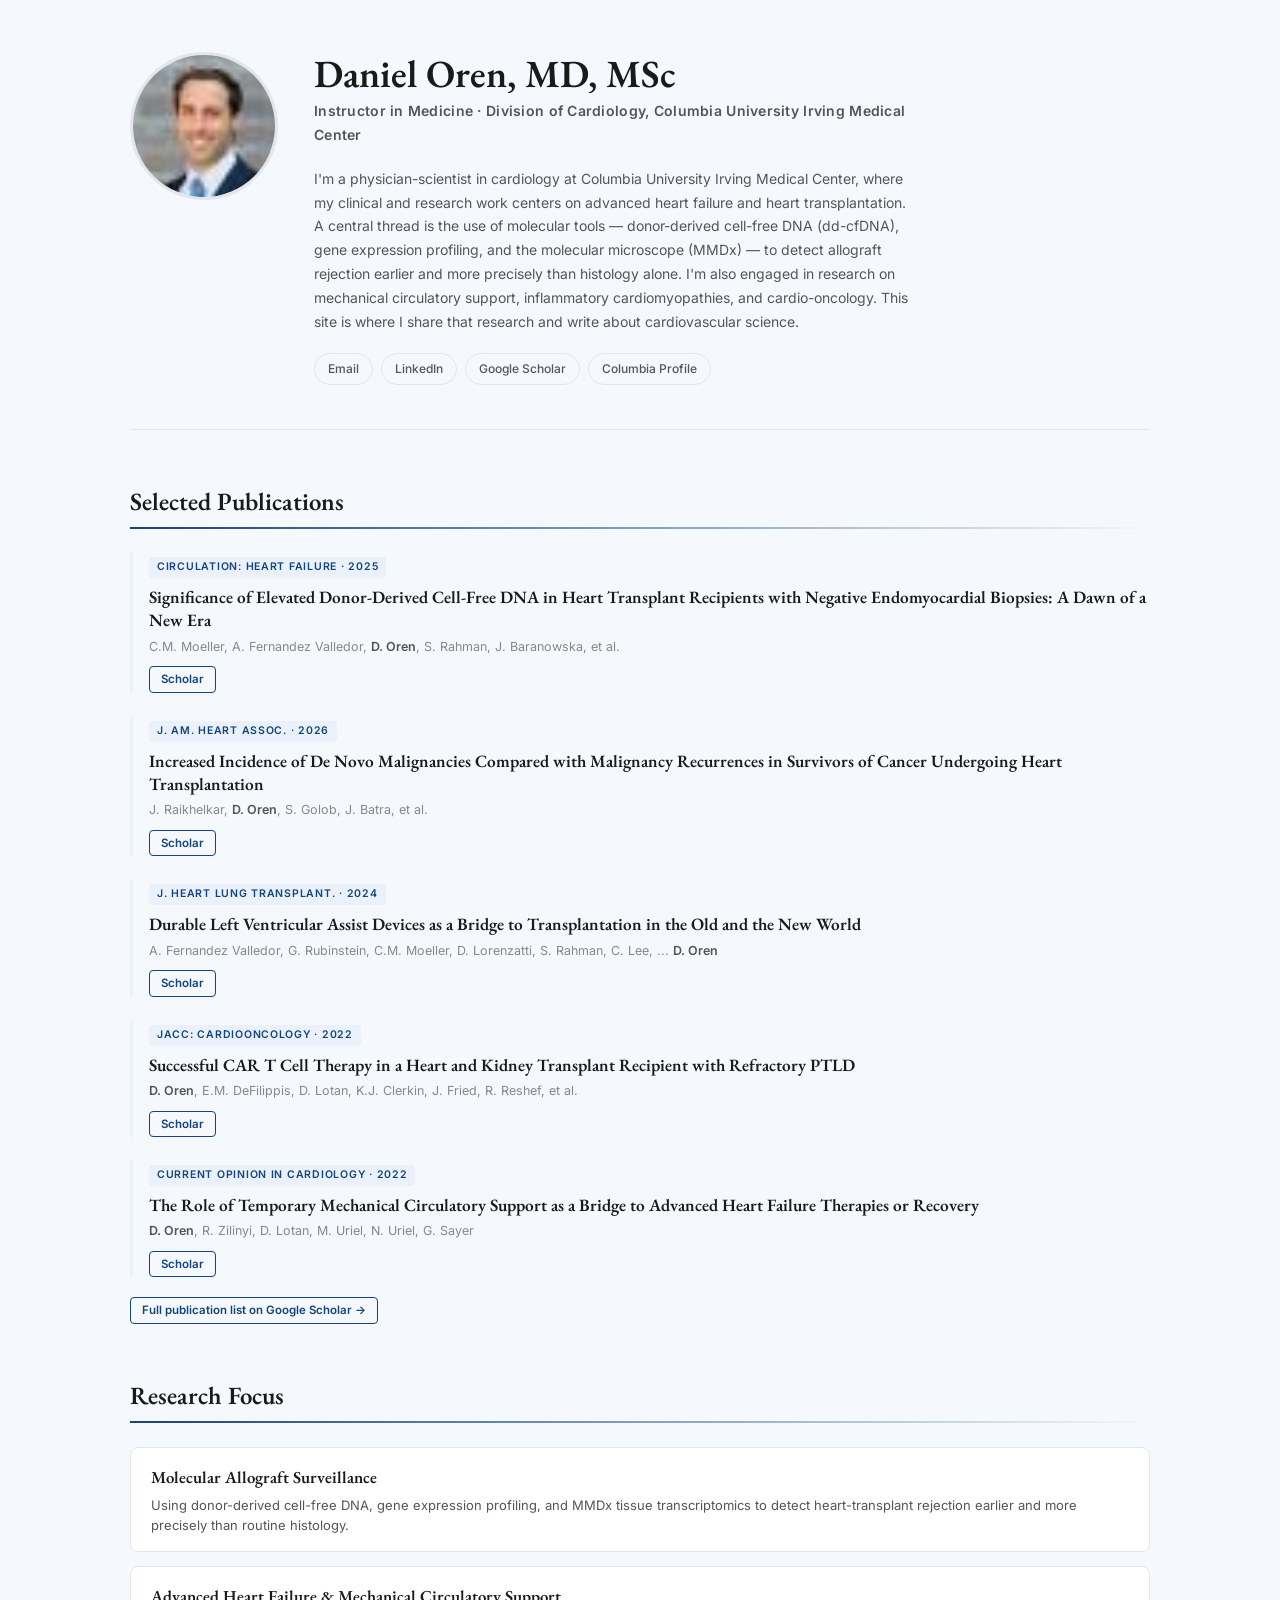
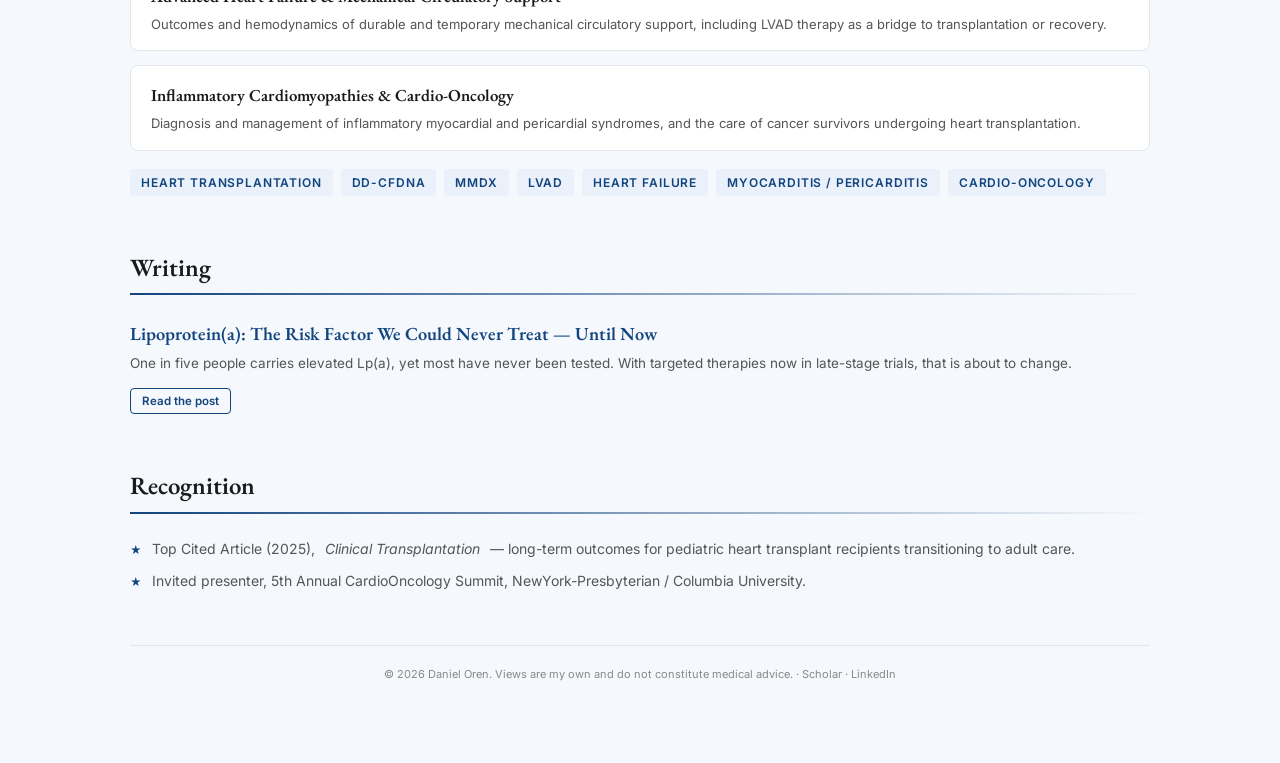
==== index.html @ ea09ab80 "Redesign as academic portfolio with photo and blue theme" ====
<!doctype html>
<html lang="en">
<head>
<meta charset="UTF-8">
<meta name="viewport" content="width=device-width, initial-scale=1">
<title>Daniel Oren, MD</title>
<meta name="description" content="Daniel Oren, MD — physician-scientist in cardiology at Columbia University Irving Medical Center. Advanced heart failure, heart transplantation, and molecular diagnostics. Publications and writing.">

<meta property="og:type" content="profile">
<meta property="og:title" content="Daniel Oren, MD">
<meta property="og:description" content="Physician-scientist in cardiology at Columbia University Irving Medical Center — advanced heart failure, heart transplantation, molecular diagnostics.">
<meta property="og:url" content="https://danielorenMD.github.io/">
<meta property="og:image" content="https://danielorenMD.github.io/assets/daniel-oren.jpg">
<meta property="og:image:alt" content="Daniel Oren, MD">
<meta name="twitter:card" content="summary_large_image">
<meta name="twitter:title" content="Daniel Oren, MD">
<meta name="twitter:image" content="https://danielorenMD.github.io/assets/daniel-oren.jpg">

<script type="application/ld+json">
{
  "@context": "https://schema.org",
  "@type": "Person",
  "name": "Daniel Oren",
  "url": "https://danielorenMD.github.io/",
  "image": "https://danielorenMD.github.io/assets/daniel-oren.jpg",
  "jobTitle": "Instructor in Medicine, Division of Cardiology",
  "affiliation": { "@type": "Organization", "name": "Columbia University Irving Medical Center" }
}
</script>

<link href="https://fonts.googleapis.com/css2?family=EB+Garamond:ital,wght@0,400;0,600;1,400&family=Inter:wght@400;500;600&display=swap" rel="stylesheet">
<link rel="stylesheet" href="style.css">
</head>

<body>
<div class="page-wrapper">

  <!-- HEADER -->
  <header class="site-header">
    <div class="profile-photo">
      <img src="assets/daniel-oren.jpg" alt="Daniel Oren, MD">
    </div>
    <div class="profile-info">
      <h1>Daniel Oren, MD, MSc</h1>
      <p class="profile-subtitle">Instructor in Medicine &middot; Division of Cardiology, Columbia University Irving Medical Center</p>
      <p>
        I'm a physician-scientist in cardiology at Columbia University Irving Medical Center, where my clinical and research work centers on advanced heart failure and heart transplantation. A central thread is the use of molecular tools &mdash; donor-derived cell-free DNA (dd-cfDNA), gene expression profiling, and the molecular microscope (MMDx) &mdash; to detect allograft rejection earlier and more precisely than histology alone. I'm also engaged in research on mechanical circulatory support, inflammatory cardiomyopathies, and cardio-oncology. This site is where I share that research and write about cardiovascular science.
      </p>
      <div class="social-links">
        <a href="mailto:danieloren19@gmail.com">Email</a>
        <a href="https://www.linkedin.com/in/daniel-oren-0b5b98172/" target="_blank" rel="noopener">LinkedIn</a>
        <a href="https://scholar.google.com/citations?user=en6h8AIAAAAJ" target="_blank" rel="noopener">Google Scholar</a>
        <a href="https://www.columbiacardiology.org/profile/daniel-oren-md" target="_blank" rel="noopener">Columbia Profile</a>
      </div>
    </div>
  </header>

  <!-- PUBLICATIONS -->
  <section class="section" id="publications">
    <h2 class="section-title">Selected Publications</h2>
    <hr class="section-rule">
    <div class="pub-list">

      <div class="pub-card">
        <span class="tag">Circulation: Heart Failure &middot; 2025</span>
        <h3 class="pub-title">Significance of Elevated Donor-Derived Cell-Free DNA in Heart Transplant Recipients with Negative Endomyocardial Biopsies: A Dawn of a New Era</h3>
        <p class="pub-authors">C.M. Moeller, A. Fernandez Valledor, <b>D. Oren</b>, S. Rahman, J. Baranowska, et al.</p>
        <div class="link-row">
          <a class="link-btn" href="https://scholar.google.com/citations?user=en6h8AIAAAAJ" target="_blank" rel="noopener">Scholar</a>
        </div>
      </div>

      <div class="pub-card">
        <span class="tag">J. Am. Heart Assoc. &middot; 2026</span>
        <h3 class="pub-title">Increased Incidence of De Novo Malignancies Compared with Malignancy Recurrences in Survivors of Cancer Undergoing Heart Transplantation</h3>
        <p class="pub-authors">J. Raikhelkar, <b>D. Oren</b>, S. Golob, J. Batra, et al.</p>
        <div class="link-row">
          <a class="link-btn" href="https://scholar.google.com/citations?user=en6h8AIAAAAJ" target="_blank" rel="noopener">Scholar</a>
        </div>
      </div>

      <div class="pub-card">
        <span class="tag">J. Heart Lung Transplant. &middot; 2024</span>
        <h3 class="pub-title">Durable Left Ventricular Assist Devices as a Bridge to Transplantation in the Old and the New World</h3>
        <p class="pub-authors">A. Fernandez Valledor, G. Rubinstein, C.M. Moeller, D. Lorenzatti, S. Rahman, C. Lee, ... <b>D. Oren</b></p>
        <div class="link-row">
          <a class="link-btn" href="https://scholar.google.com/citations?user=en6h8AIAAAAJ" target="_blank" rel="noopener">Scholar</a>
        </div>
      </div>

      <div class="pub-card">
        <span class="tag">JACC: CardioOncology &middot; 2022</span>
        <h3 class="pub-title">Successful CAR T Cell Therapy in a Heart and Kidney Transplant Recipient with Refractory PTLD</h3>
        <p class="pub-authors"><b>D. Oren</b>, E.M. DeFilippis, D. Lotan, K.J. Clerkin, J. Fried, R. Reshef, et al.</p>
        <div class="link-row">
          <a class="link-btn" href="https://scholar.google.com/citations?user=en6h8AIAAAAJ" target="_blank" rel="noopener">Scholar</a>
        </div>
      </div>

      <div class="pub-card">
        <span class="tag">Current Opinion in Cardiology &middot; 2022</span>
        <h3 class="pub-title">The Role of Temporary Mechanical Circulatory Support as a Bridge to Advanced Heart Failure Therapies or Recovery</h3>
        <p class="pub-authors"><b>D. Oren</b>, R. Zilinyi, D. Lotan, M. Uriel, N. Uriel, G. Sayer</p>
        <div class="link-row">
          <a class="link-btn" href="https://scholar.google.com/citations?user=en6h8AIAAAAJ" target="_blank" rel="noopener">Scholar</a>
        </div>
      </div>

    </div>
    <div class="link-row" style="margin-top:20px;">
      <a class="link-btn" href="https://scholar.google.com/citations?user=en6h8AIAAAAJ" target="_blank" rel="noopener">Full publication list on Google Scholar &rarr;</a>
    </div>
  </section>

  <!-- RESEARCH -->
  <section class="section" id="research">
    <h2 class="section-title">Research Focus</h2>
    <hr class="section-rule">
    <div class="theme-list">
      <div class="theme-card">
        <h3 class="theme-title">Molecular Allograft Surveillance</h3>
        <p class="theme-desc">Using donor-derived cell-free DNA, gene expression profiling, and MMDx tissue transcriptomics to detect heart-transplant rejection earlier and more precisely than routine histology.</p>
      </div>
      <div class="theme-card">
        <h3 class="theme-title">Advanced Heart Failure &amp; Mechanical Circulatory Support</h3>
        <p class="theme-desc">Outcomes and hemodynamics of durable and temporary mechanical circulatory support, including LVAD therapy as a bridge to transplantation or recovery.</p>
      </div>
      <div class="theme-card">
        <h3 class="theme-title">Inflammatory Cardiomyopathies &amp; Cardio-Oncology</h3>
        <p class="theme-desc">Diagnosis and management of inflammatory myocardial and pericardial syndromes, and the care of cancer survivors undergoing heart transplantation.</p>
      </div>
    </div>
    <div class="tag-cloud" style="margin-top:18px;">
      <span class="tag">Heart transplantation</span>
      <span class="tag">dd-cfDNA</span>
      <span class="tag">MMDx</span>
      <span class="tag">LVAD</span>
      <span class="tag">Heart failure</span>
      <span class="tag">Myocarditis / pericarditis</span>
      <span class="tag">Cardio-oncology</span>
    </div>
  </section>

  <!-- BLOG -->
  <section class="section" id="blog">
    <h2 class="section-title">Writing</h2>
    <hr class="section-rule">
    <h3 class="blog-title">
      <a href="posts/2026-07-22-lipoprotein-a.html">Lipoprotein(a): The Risk Factor We Could Never Treat &mdash; Until Now</a>
    </h3>
    <p class="blog-desc">
      One in five people carries elevated Lp(a), yet most have never been tested. With targeted therapies now in late-stage trials, that is about to change.
    </p>
    <div class="link-row">
      <a class="link-btn" href="posts/2026-07-22-lipoprotein-a.html">Read the post</a>
    </div>
  </section>

  <!-- RECOGNITION -->
  <section class="section" id="recognition">
    <h2 class="section-title">Recognition</h2>
    <hr class="section-rule">
    <ul class="awards-list">
      <li>Top Cited Article (2025), <em>Clinical Transplantation</em> &mdash; long-term outcomes for pediatric heart transplant recipients transitioning to adult care.</li>
      <li>Invited presenter, 5th Annual CardioOncology Summit, NewYork-Presbyterian / Columbia University.</li>
    </ul>
  </section>

  <footer class="site-footer">
    <p>&copy; 2026 Daniel Oren. Views are my own and do not constitute medical advice. &middot;
      <a href="https://scholar.google.com/citations?user=en6h8AIAAAAJ" target="_blank" rel="noopener">Scholar</a> &middot;
      <a href="https://www.linkedin.com/in/daniel-oren-0b5b98172/" target="_blank" rel="noopener">LinkedIn</a>
    </p>
  </footer>

</div>
</body>
</html>
---- style.css ----
/* Daniel Oren, MD — personal site + blog
   Layout adapted from a clean academic portfolio template, blue theme. */

*, *::before, *::after { box-sizing: border-box; margin: 0; padding: 0; }

:root {
  --blue: #12447e;          /* deep academic blue accent */
  --blue-light: #eaf1fa;    /* soft blue wash */
  --text: #1a1a1a;
  --text-secondary: #555;
  --text-muted: #888;
  --border: #e3e6ea;
  --bg: #f5f8fc;            /* subtle blue-tinted page background */
  --white: #ffffff;
  --radius: 8px;
  --shadow-hover: 0 6px 24px rgba(18,68,126,0.13);
}

html { scroll-behavior: smooth; }

body {
  font-family: 'Inter', -apple-system, BlinkMacSystemFont, sans-serif;
  background: var(--bg);
  color: var(--text);
  line-height: 1.6;
  font-size: 15px;
}

a { color: var(--blue); text-decoration: none; }
a:hover { text-decoration: underline; }

.page-wrapper { max-width: 1100px; margin: 0 auto; padding: 0 40px 80px; }

/* ---------- HEADER ---------- */
.site-header {
  display: flex;
  align-items: flex-start;
  gap: 36px;
  padding: 52px 0 44px;
  border-bottom: 1px solid var(--border);
  margin-bottom: 52px;
}
.profile-photo img {
  width: 148px; height: 148px;
  border-radius: 50%;
  object-fit: cover;
  object-position: center top;
  border: 3px solid var(--border);
  display: block;
}
.profile-info { flex: 1; }
.profile-info h1 {
  font-family: 'EB Garamond', Georgia, serif;
  font-size: 2.4rem; font-weight: 600;
  color: var(--text); line-height: 1.1; margin-bottom: 5px;
}
.profile-subtitle {
  font-size: 13px; color: var(--blue);
  font-weight: 600; letter-spacing: 0.02em; margin-bottom: 14px;
}
.profile-info p { font-size: 14px; color: var(--text-secondary); line-height: 1.7; max-width: 600px; margin-bottom: 20px; }

.social-links { display: flex; gap: 8px; flex-wrap: wrap; }
.social-links a {
  display: flex; align-items: center; gap: 6px;
  font-size: 12px; font-weight: 500; color: var(--text-secondary);
  border: 1px solid var(--border); border-radius: 20px; padding: 5px 13px;
  transition: border-color 0.15s, color 0.15s, background 0.15s;
}
.social-links a:hover { border-color: var(--blue); color: var(--blue); background: var(--blue-light); text-decoration: none; }

/* ---------- SECTIONS ---------- */
.section { margin-bottom: 52px; }
.section-title {
  font-family: 'EB Garamond', Georgia, serif;
  font-size: 1.55rem; font-weight: 600; color: var(--text); margin-bottom: 6px;
}
.section-rule {
  height: 2px; border: none;
  background: linear-gradient(to right, var(--blue), transparent);
  margin-bottom: 24px;
}

/* ---------- LINK BUTTONS ---------- */
.link-row { display: flex; gap: 7px; flex-wrap: wrap; }
.link-btn {
  font-size: 11.5px; font-weight: 600; color: var(--blue);
  border: 1px solid var(--blue); border-radius: 4px; padding: 3px 11px;
  transition: background 0.15s, color 0.15s; display: inline-block;
}
.link-btn:hover { background: var(--blue); color: var(--white); text-decoration: none; }

/* ---------- TAG PILLS ---------- */
.tag {
  display: inline-block; font-size: 10.5px; font-weight: 600;
  letter-spacing: 0.07em; text-transform: uppercase; color: var(--blue);
  background: var(--blue-light); border-radius: 4px; padding: 2px 8px; margin-bottom: 8px;
}

/* ---------- PUBLICATIONS ---------- */
.pub-list { display: flex; flex-direction: column; gap: 24px; }
.pub-card { padding-left: 16px; border-left: 3px solid var(--blue-light); }
.pub-title {
  font-family: 'EB Garamond', Georgia, serif;
  font-size: 1.08rem; font-weight: 600; color: var(--text);
  line-height: 1.35; margin-bottom: 5px;
}
.pub-authors { font-size: 12.5px; color: var(--text-muted); margin-bottom: 10px; line-height: 1.5; }
.pub-authors b { color: var(--text-secondary); font-weight: 600; }

/* ---------- RESEARCH / THEME CARDS ---------- */
.theme-list { display: flex; flex-direction: column; gap: 14px; }
.theme-card {
  background: var(--white); border: 1px solid var(--border);
  border-radius: var(--radius); padding: 16px 20px;
  transition: box-shadow 0.2s, transform 0.2s;
}
.theme-card:hover { box-shadow: var(--shadow-hover); transform: translateY(-2px); }
.theme-title {
  font-family: 'EB Garamond', Georgia, serif;
  font-size: 1.05rem; font-weight: 600; color: var(--text); margin-bottom: 4px;
}
.theme-desc { font-size: 13px; color: var(--text-secondary); line-height: 1.55; }

.tag-cloud { display: flex; flex-wrap: wrap; gap: 8px; }
.tag-cloud .tag { margin-bottom: 0; font-size: 12px; padding: 4px 11px; }

/* ---------- BLOG list snippet on home ---------- */
.blog-title { font-family: 'EB Garamond', Georgia, serif; font-size: 1.15rem; font-weight: 600; margin-bottom: 4px; }
.blog-desc { font-size: 13.5px; color: var(--text-secondary); line-height: 1.55; margin-bottom: 14px; }

/* ---------- AWARDS ---------- */
.awards-list { list-style: none; display: flex; flex-direction: column; gap: 10px; }
.awards-list li { display: flex; align-items: flex-start; gap: 10px; font-size: 14px; color: var(--text-secondary); }
.awards-list li::before { content: "\2605"; color: var(--blue); font-size: 11px; margin-top: 4px; flex-shrink: 0; }

/* ---------- FOOTER ---------- */
footer.site-footer {
  border-top: 1px solid var(--border); padding-top: 20px;
  text-align: center; font-size: 11px; color: var(--text-muted);
}
footer.site-footer a { color: var(--text-muted); }
footer.site-footer a:hover { color: var(--blue); }

/* ---------- ARTICLE (blog post) ---------- */
.article-wrap { max-width: 720px; margin: 0 auto; padding: 0 40px 80px; }
.post-nav { padding: 28px 0; border-bottom: 1px solid var(--border); margin-bottom: 40px; display: flex; gap: 20px; align-items: baseline; }
.post-nav .brand { font-family: 'EB Garamond', Georgia, serif; font-weight: 600; font-size: 1.15rem; color: var(--text); }
.post-nav a.navlink { font-size: 12px; text-transform: uppercase; letter-spacing: 0.06em; color: var(--text-muted); }
.post-nav a.navlink:hover { color: var(--blue); text-decoration: none; }

article.post h1 {
  font-family: 'EB Garamond', Georgia, serif;
  font-size: 2.1rem; font-weight: 600; letter-spacing: -0.01em;
  line-height: 1.2; margin-bottom: 0.5rem; color: var(--text);
}
article.post .post-meta { color: var(--text-muted); font-size: 13px; margin-bottom: 2.25rem; }
article.post h2 {
  font-family: 'EB Garamond', Georgia, serif;
  font-size: 1.4rem; font-weight: 600; margin: 2.25rem 0 0.75rem; color: var(--text);
}
article.post p { margin-bottom: 1.15rem; font-size: 15.5px; color: #23262b; line-height: 1.75; }
article.post blockquote {
  border-left: 3px solid var(--blue); padding-left: 1rem;
  color: var(--text-secondary); font-style: italic; margin: 1.5rem 0;
}
article.post ul, article.post ol { margin: 0 0 1.15rem 1.4rem; }
article.post code { background: var(--blue-light); padding: 0.15em 0.4em; border-radius: 4px; font-size: 0.9em; }
article.post a { color: var(--blue); }
.back-link { display: inline-block; margin-top: 2.5rem; color: var(--text-muted); font-size: 13px; }
.back-link:hover { color: var(--blue); }

/* ---------- RESPONSIVE ---------- */
@media (max-width: 600px) {
  .page-wrapper { padding: 0 22px 60px; }
  .site-header { flex-direction: column; align-items: center; text-align: center; }
  .social-links { justify-content: center; }
  .profile-info p { text-align: left; }
  .article-wrap { padding: 0 22px 60px; }
  article.post h1 { font-size: 1.7rem; }
}
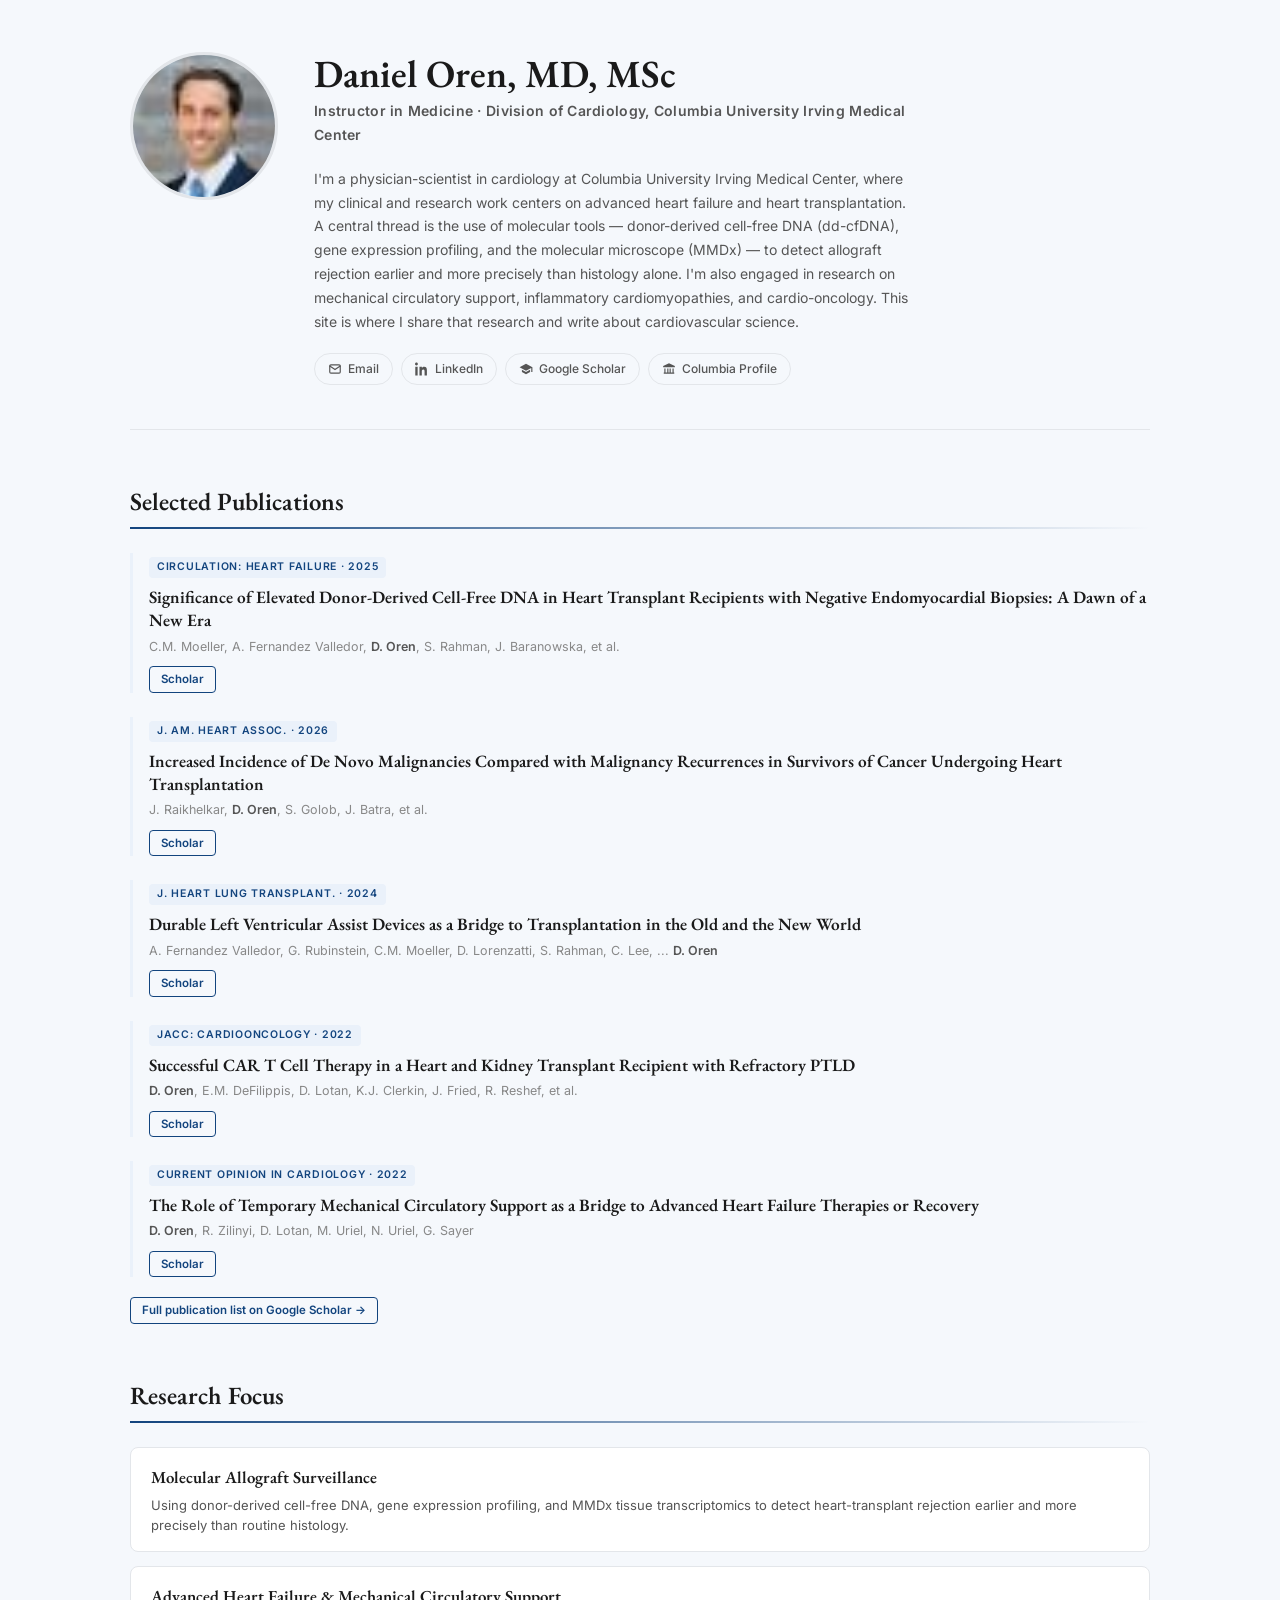
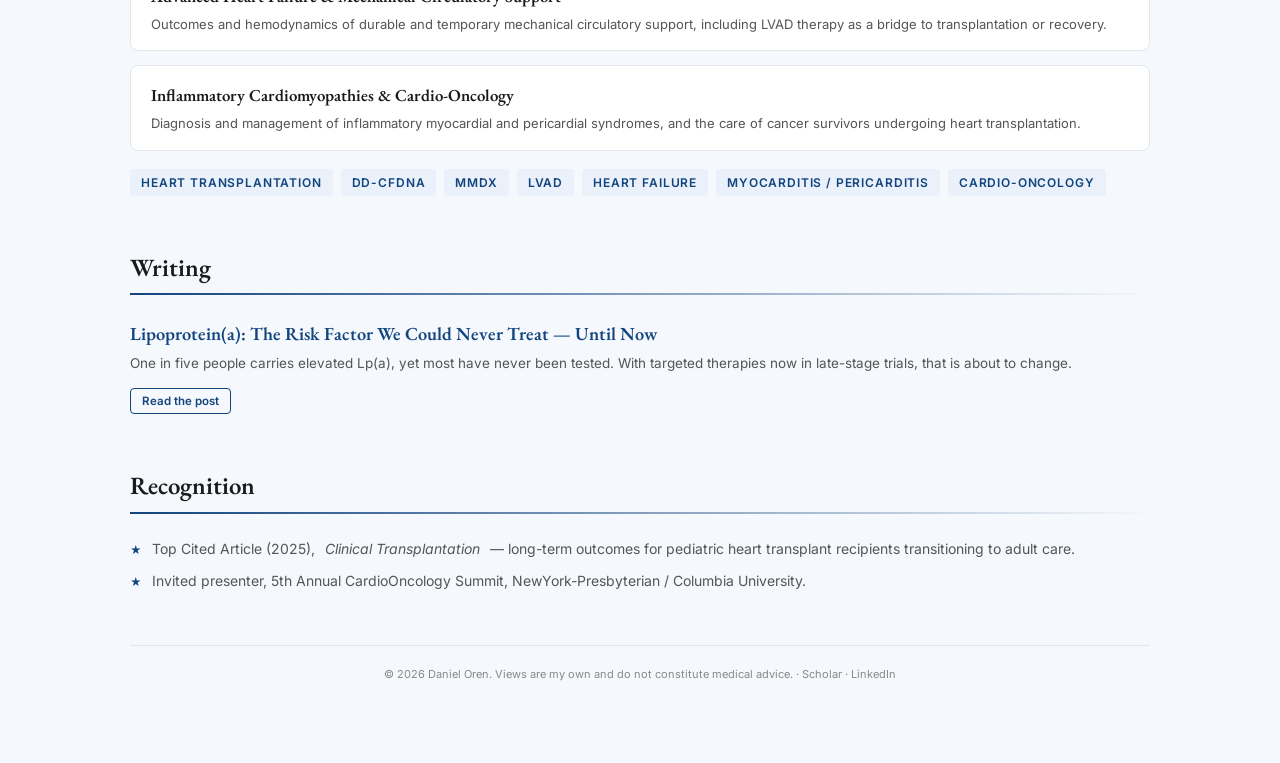
==== commit 7ee09270: "Redesign with photo, blue theme, and social icons" ====
--- a/index.html
+++ b/index.html
@@ -28,6 +28,7 @@
 }
 </script>
 
+<link rel="icon" href="data:image/svg+xml,%3Csvg xmlns='http://www.w3.org/2000/svg' viewBox='0 0 24 24'%3E%3Crect width='24' height='24' rx='5' fill='%2312447e'/%3E%3Cpath d='M3 13h4l2-5 3 8 2-4h5' fill='none' stroke='white' stroke-width='1.8' stroke-linecap='round' stroke-linejoin='round'/%3E%3C/svg%3E">
 <link href="https://fonts.googleapis.com/css2?family=EB+Garamond:ital,wght@0,400;0,600;1,400&family=Inter:wght@400;500;600&display=swap" rel="stylesheet">
 <link rel="stylesheet" href="style.css">
 </head>
@@ -47,10 +48,22 @@
         I'm a physician-scientist in cardiology at Columbia University Irving Medical Center, where my clinical and research work centers on advanced heart failure and heart transplantation. A central thread is the use of molecular tools &mdash; donor-derived cell-free DNA (dd-cfDNA), gene expression profiling, and the molecular microscope (MMDx) &mdash; to detect allograft rejection earlier and more precisely than histology alone. I'm also engaged in research on mechanical circulatory support, inflammatory cardiomyopathies, and cardio-oncology. This site is where I share that research and write about cardiovascular science.
       </p>
       <div class="social-links">
-        <a href="mailto:danieloren19@gmail.com">Email</a>
-        <a href="https://www.linkedin.com/in/daniel-oren-0b5b98172/" target="_blank" rel="noopener">LinkedIn</a>
-        <a href="https://scholar.google.com/citations?user=en6h8AIAAAAJ" target="_blank" rel="noopener">Google Scholar</a>
-        <a href="https://www.columbiacardiology.org/profile/daniel-oren-md" target="_blank" rel="noopener">Columbia Profile</a>
+        <a href="mailto:danieloren19@gmail.com">
+          <svg viewBox="0 0 24 24" fill="none" stroke="currentColor" stroke-width="2" stroke-linecap="round" stroke-linejoin="round"><rect x="3" y="5" width="18" height="14" rx="2"/><path d="m3 7 9 6 9-6"/></svg>
+          Email
+        </a>
+        <a href="https://www.linkedin.com/in/daniel-oren-0b5b98172/" target="_blank" rel="noopener">
+          <svg viewBox="0 0 24 24" fill="currentColor"><path d="M4.98 3.5C4.98 4.88 3.87 6 2.5 6S0 4.88 0 3.5 1.12 1 2.5 1s2.48 1.12 2.48 2.5zM.5 8h4V23h-4V8zm7.5 0h3.8v2.05h.05c.53-1 1.83-2.05 3.77-2.05 4.03 0 4.78 2.65 4.78 6.1V23h-4v-6.6c0-1.57-.03-3.6-2.2-3.6-2.2 0-2.54 1.72-2.54 3.49V23h-4V8z"/></svg>
+          LinkedIn
+        </a>
+        <a href="https://scholar.google.com/citations?user=en6h8AIAAAAJ" target="_blank" rel="noopener">
+          <svg viewBox="0 0 24 24" fill="currentColor"><path d="M12 3 1 9l11 6 9-4.91V17h2V9L12 3zM5 13.18v3.82L12 21l7-3.82v-3.82L12 17l-7-3.82z"/></svg>
+          Google Scholar
+        </a>
+        <a href="https://www.columbiacardiology.org/profile/daniel-oren-md" target="_blank" rel="noopener">
+          <svg viewBox="0 0 24 24" fill="currentColor"><path d="M12 2 2 7v2h20V7L12 2zM4 11v7H3v2h18v-2h-1v-7h-2v7h-3v-7h-2v7h-2v-7H9v7H6v-7H4z"/></svg>
+          Columbia Profile
+        </a>
       </div>
     </div>
   </header>
--- a/style.css
+++ b/style.css
@@ -68,6 +68,7 @@
   transition: border-color 0.15s, color 0.15s, background 0.15s;
 }
 .social-links a:hover { border-color: var(--blue); color: var(--blue); background: var(--blue-light); text-decoration: none; }
+.social-links svg { width: 14px; height: 14px; flex-shrink: 0; }
 
 /* ---------- SECTIONS ---------- */
 .section { margin-bottom: 52px; }
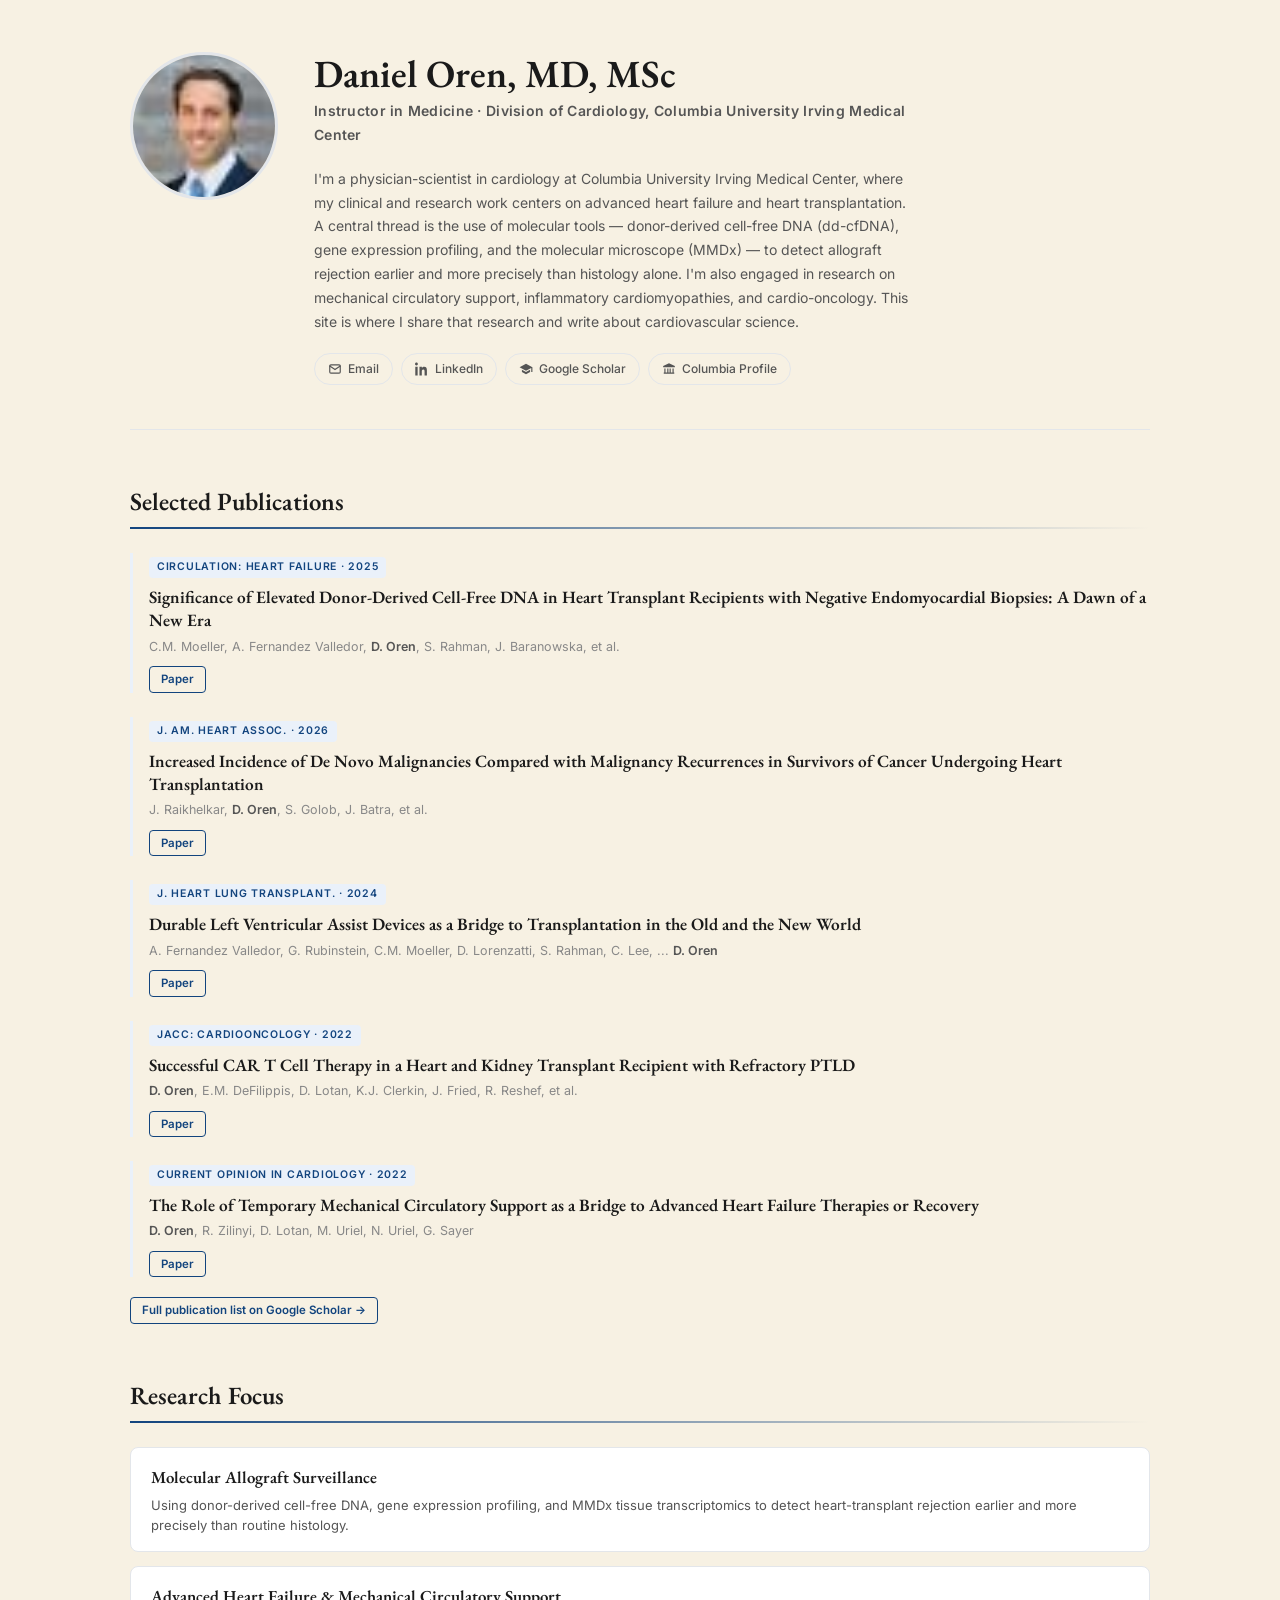
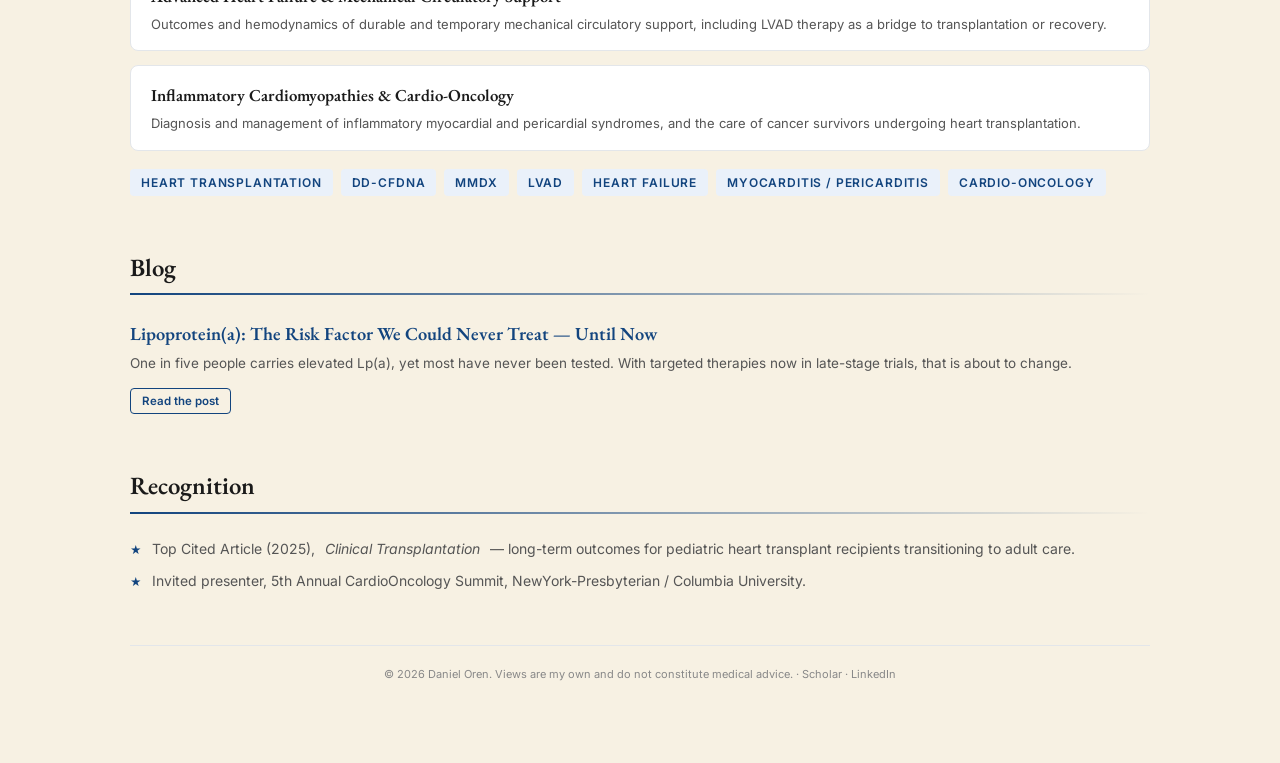
==== commit 468e16e7: "Paper links, Blog heading, cream background" ====
--- a/index.html
+++ b/index.html
@@ -79,7 +79,7 @@
         <h3 class="pub-title">Significance of Elevated Donor-Derived Cell-Free DNA in Heart Transplant Recipients with Negative Endomyocardial Biopsies: A Dawn of a New Era</h3>
         <p class="pub-authors">C.M. Moeller, A. Fernandez Valledor, <b>D. Oren</b>, S. Rahman, J. Baranowska, et al.</p>
         <div class="link-row">
-          <a class="link-btn" href="https://scholar.google.com/citations?user=en6h8AIAAAAJ" target="_blank" rel="noopener">Scholar</a>
+          <a class="link-btn" href="https://www.ahajournals.org/doi/10.1161/CIRCHEARTFAILURE.125.012787" target="_blank" rel="noopener">Paper</a>
         </div>
       </div>
 
@@ -88,7 +88,7 @@
         <h3 class="pub-title">Increased Incidence of De Novo Malignancies Compared with Malignancy Recurrences in Survivors of Cancer Undergoing Heart Transplantation</h3>
         <p class="pub-authors">J. Raikhelkar, <b>D. Oren</b>, S. Golob, J. Batra, et al.</p>
         <div class="link-row">
-          <a class="link-btn" href="https://scholar.google.com/citations?user=en6h8AIAAAAJ" target="_blank" rel="noopener">Scholar</a>
+          <a class="link-btn" href="https://www.ahajournals.org/doi/10.1161/JAHA.125.042779" target="_blank" rel="noopener">Paper</a>
         </div>
       </div>
 
@@ -97,7 +97,7 @@
         <h3 class="pub-title">Durable Left Ventricular Assist Devices as a Bridge to Transplantation in the Old and the New World</h3>
         <p class="pub-authors">A. Fernandez Valledor, G. Rubinstein, C.M. Moeller, D. Lorenzatti, S. Rahman, C. Lee, ... <b>D. Oren</b></p>
         <div class="link-row">
-          <a class="link-btn" href="https://scholar.google.com/citations?user=en6h8AIAAAAJ" target="_blank" rel="noopener">Scholar</a>
+          <a class="link-btn" href="https://www.jhltonline.org/article/S1053-2498(24)00038-X/abstract" target="_blank" rel="noopener">Paper</a>
         </div>
       </div>
 
@@ -106,7 +106,7 @@
         <h3 class="pub-title">Successful CAR T Cell Therapy in a Heart and Kidney Transplant Recipient with Refractory PTLD</h3>
         <p class="pub-authors"><b>D. Oren</b>, E.M. DeFilippis, D. Lotan, K.J. Clerkin, J. Fried, R. Reshef, et al.</p>
         <div class="link-row">
-          <a class="link-btn" href="https://scholar.google.com/citations?user=en6h8AIAAAAJ" target="_blank" rel="noopener">Scholar</a>
+          <a class="link-btn" href="https://www.jacc.org/doi/10.1016/j.jaccao.2022.09.002" target="_blank" rel="noopener">Paper</a>
         </div>
       </div>
 
@@ -115,7 +115,7 @@
         <h3 class="pub-title">The Role of Temporary Mechanical Circulatory Support as a Bridge to Advanced Heart Failure Therapies or Recovery</h3>
         <p class="pub-authors"><b>D. Oren</b>, R. Zilinyi, D. Lotan, M. Uriel, N. Uriel, G. Sayer</p>
         <div class="link-row">
-          <a class="link-btn" href="https://scholar.google.com/citations?user=en6h8AIAAAAJ" target="_blank" rel="noopener">Scholar</a>
+          <a class="link-btn" href="https://pubmed.ncbi.nlm.nih.gov/35766587/" target="_blank" rel="noopener">Paper</a>
         </div>
       </div>
 
@@ -156,7 +156,7 @@
 
   <!-- BLOG -->
   <section class="section" id="blog">
-    <h2 class="section-title">Writing</h2>
+    <h2 class="section-title">Blog</h2>
     <hr class="section-rule">
     <h3 class="blog-title">
       <a href="posts/2026-07-22-lipoprotein-a.html">Lipoprotein(a): The Risk Factor We Could Never Treat &mdash; Until Now</a>
--- a/style.css
+++ b/style.css
@@ -10,7 +10,7 @@
   --text-secondary: #555;
   --text-muted: #888;
   --border: #e3e6ea;
-  --bg: #f5f8fc;            /* subtle blue-tinted page background */
+  --bg: #f7f1e3;            /* warm cream page background */
   --white: #ffffff;
   --radius: 8px;
   --shadow-hover: 0 6px 24px rgba(18,68,126,0.13);
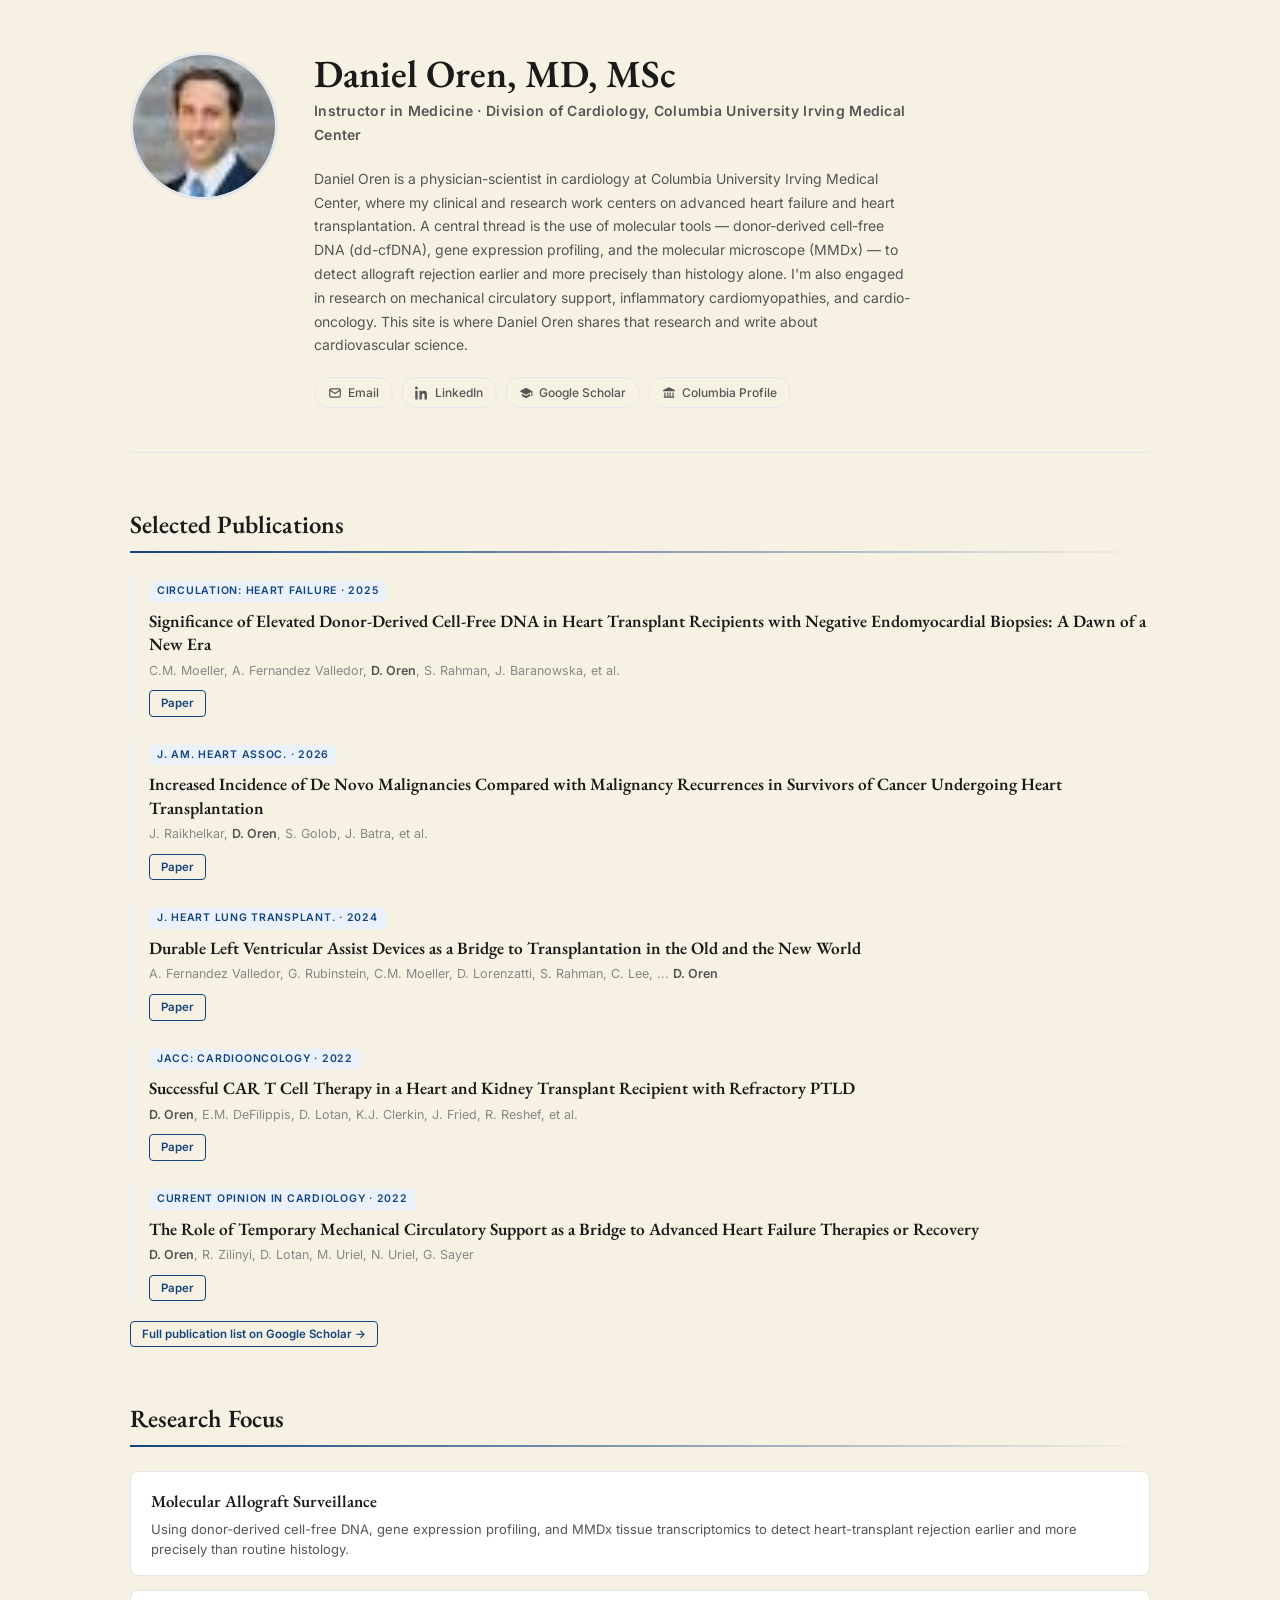
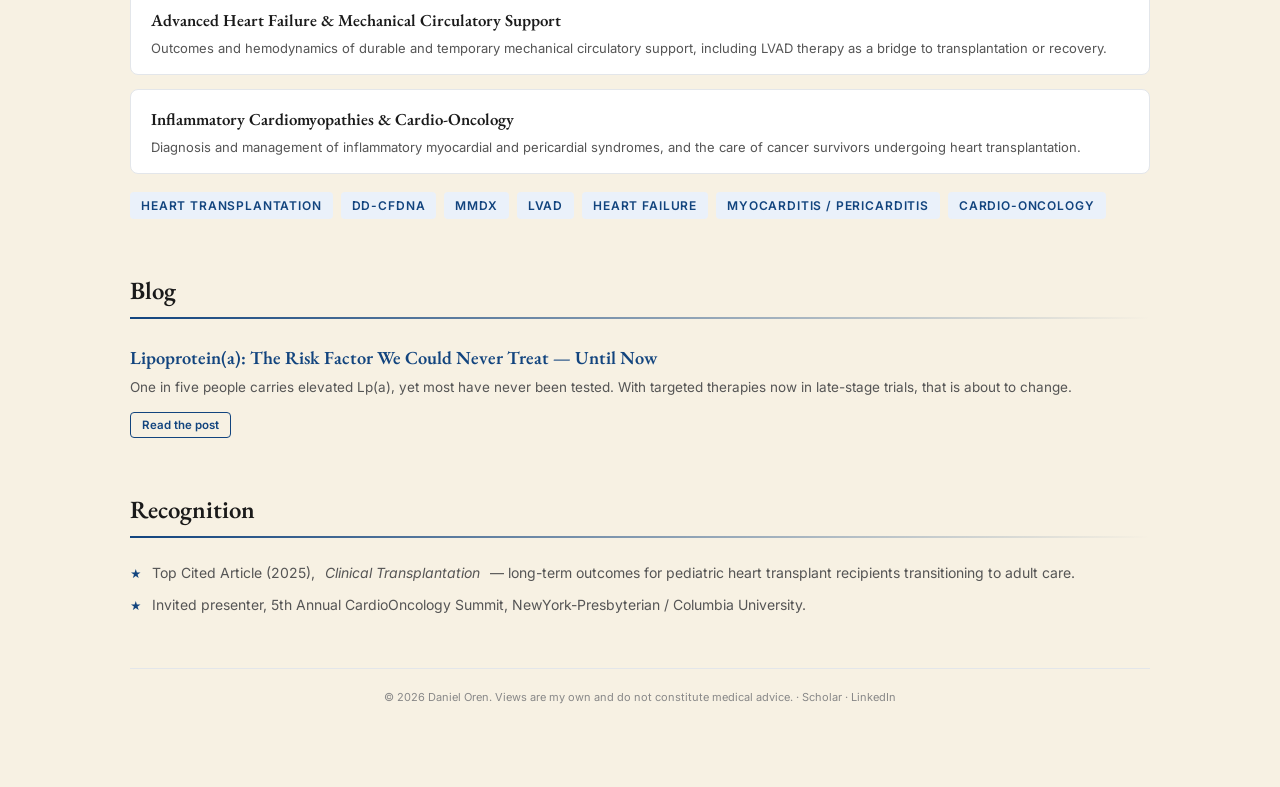
==== commit bd621bc3: "modified website" ====
--- a/index.html
+++ b/index.html
@@ -39,13 +39,13 @@
   <!-- HEADER -->
   <header class="site-header">
     <div class="profile-photo">
-      <img src="assets/daniel-oren.jpg" alt="Daniel Oren, MD">
+      <img src="assets/daniel-oren.jpg?v=2" alt="Daniel Oren, MD">
     </div>
     <div class="profile-info">
       <h1>Daniel Oren, MD, MSc</h1>
       <p class="profile-subtitle">Instructor in Medicine &middot; Division of Cardiology, Columbia University Irving Medical Center</p>
       <p>
-        I'm a physician-scientist in cardiology at Columbia University Irving Medical Center, where my clinical and research work centers on advanced heart failure and heart transplantation. A central thread is the use of molecular tools &mdash; donor-derived cell-free DNA (dd-cfDNA), gene expression profiling, and the molecular microscope (MMDx) &mdash; to detect allograft rejection earlier and more precisely than histology alone. I'm also engaged in research on mechanical circulatory support, inflammatory cardiomyopathies, and cardio-oncology. This site is where I share that research and write about cardiovascular science.
+        Daniel Oren is a physician-scientist in cardiology at Columbia University Irving Medical Center, where my clinical and research work centers on advanced heart failure and heart transplantation. A central thread is the use of molecular tools &mdash; donor-derived cell-free DNA (dd-cfDNA), gene expression profiling, and the molecular microscope (MMDx) &mdash; to detect allograft rejection earlier and more precisely than histology alone. I'm also engaged in research on mechanical circulatory support, inflammatory cardiomyopathies, and cardio-oncology. This site is where Daniel Oren shares that research and write about cardiovascular science.
       </p>
       <div class="social-links">
         <a href="mailto:danieloren19@gmail.com">
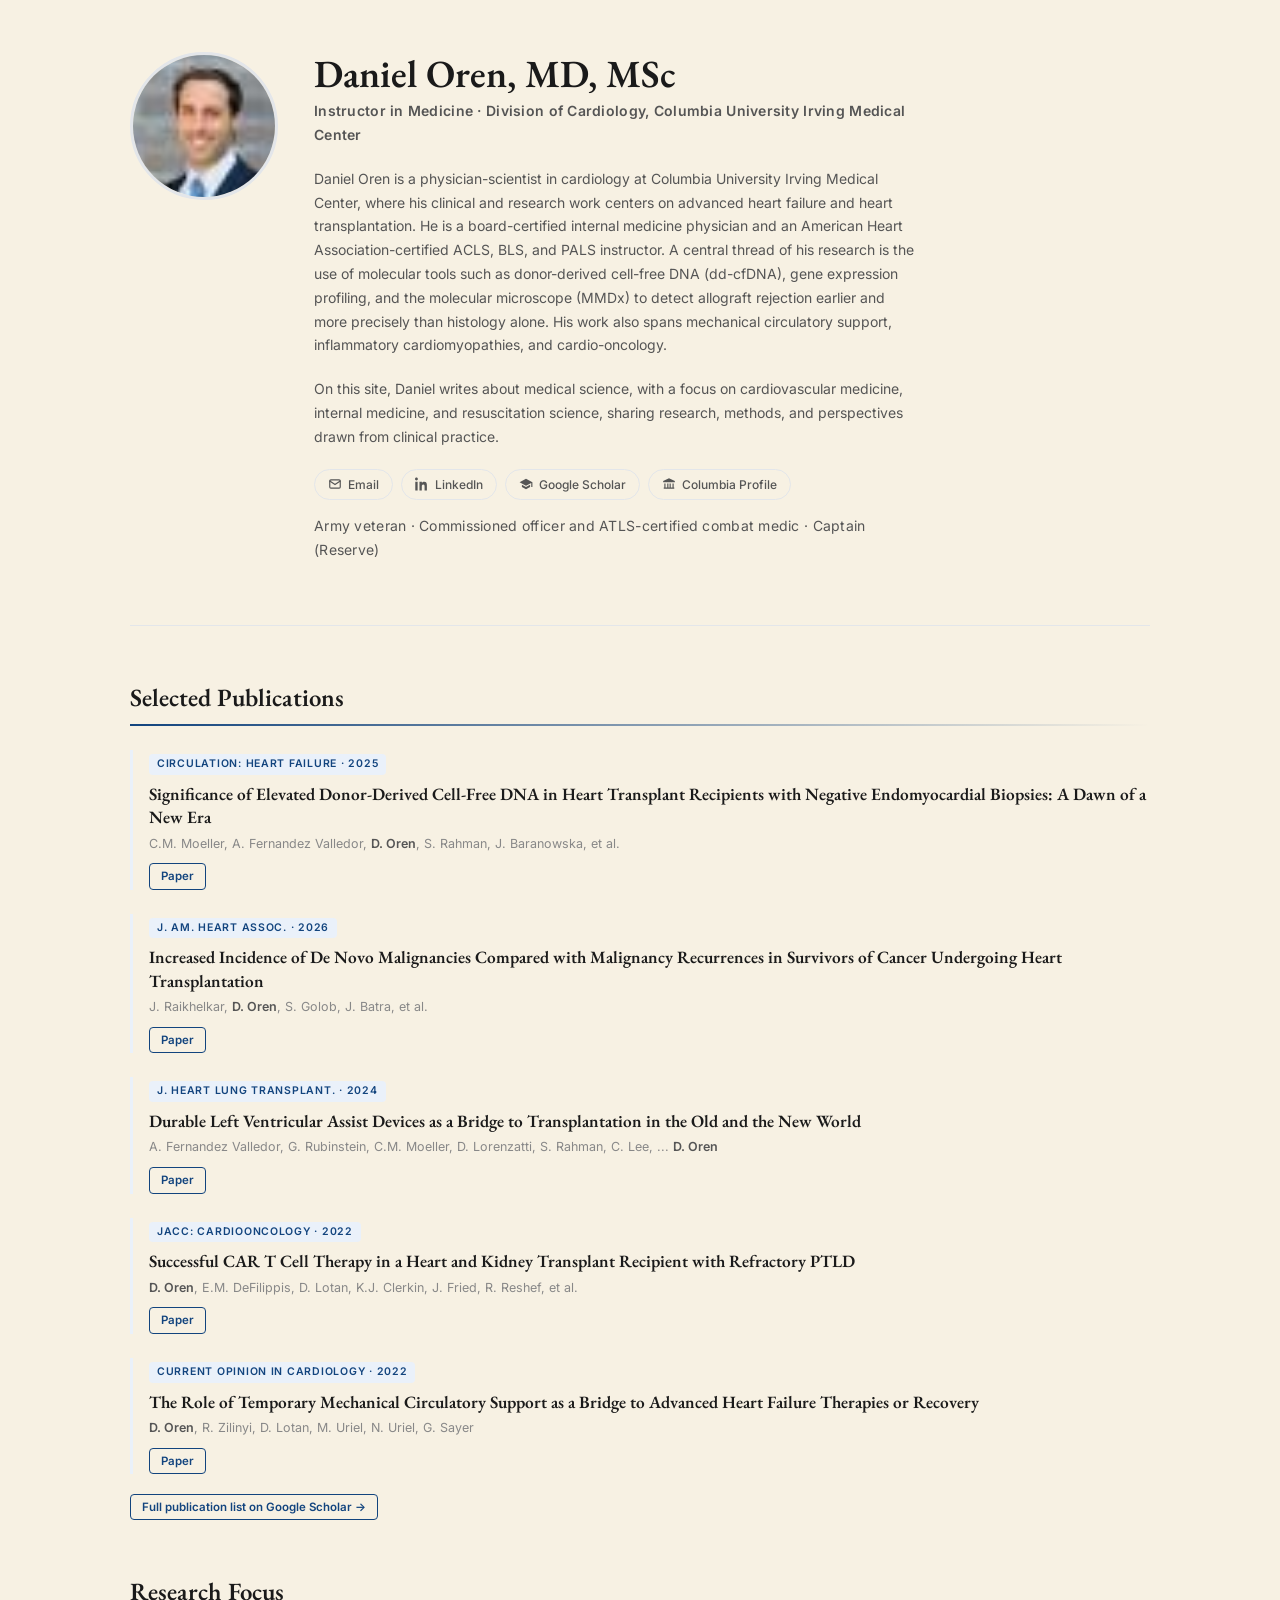
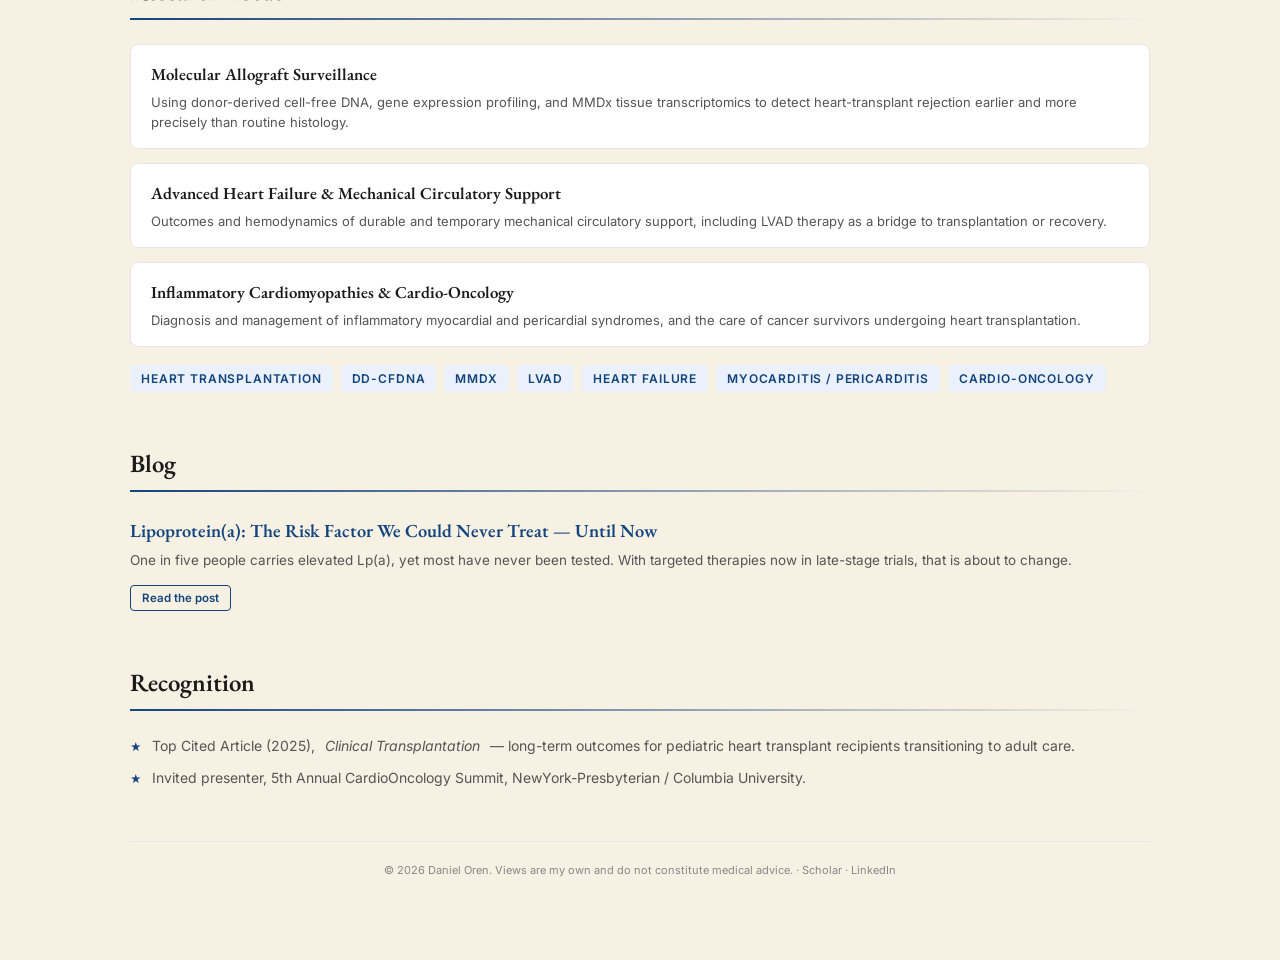
==== commit f3386ff4: "Rewrite bio in third person; add credentials, Paper links, cream background, photo cache-bust" ====
--- a/index.html
+++ b/index.html
@@ -45,7 +45,10 @@
       <h1>Daniel Oren, MD, MSc</h1>
       <p class="profile-subtitle">Instructor in Medicine &middot; Division of Cardiology, Columbia University Irving Medical Center</p>
       <p>
-        Daniel Oren is a physician-scientist in cardiology at Columbia University Irving Medical Center, where my clinical and research work centers on advanced heart failure and heart transplantation. A central thread is the use of molecular tools &mdash; donor-derived cell-free DNA (dd-cfDNA), gene expression profiling, and the molecular microscope (MMDx) &mdash; to detect allograft rejection earlier and more precisely than histology alone. I'm also engaged in research on mechanical circulatory support, inflammatory cardiomyopathies, and cardio-oncology. This site is where Daniel Oren shares that research and write about cardiovascular science.
+        Daniel Oren is a physician-scientist in cardiology at Columbia University Irving Medical Center, where his clinical and research work centers on advanced heart failure and heart transplantation. He is a board-certified internal medicine physician and an American Heart Association-certified ACLS, BLS, and PALS instructor. A central thread of his research is the use of molecular tools such as donor-derived cell-free DNA (dd-cfDNA), gene expression profiling, and the molecular microscope (MMDx) to detect allograft rejection earlier and more precisely than histology alone. His work also spans mechanical circulatory support, inflammatory cardiomyopathies, and cardio-oncology.
+      </p>
+      <p>
+        On this site, Daniel writes about medical science, with a focus on cardiovascular medicine, internal medicine, and resuscitation science, sharing research, methods, and perspectives drawn from clinical practice.
       </p>
       <div class="social-links">
         <a href="mailto:danieloren19@gmail.com">
@@ -65,6 +68,7 @@
           Columbia Profile
         </a>
       </div>
+      <p class="service-line">Army veteran &middot; Commissioned officer and ATLS-certified combat medic &middot; Captain (Reserve)</p>
     </div>
   </header>
 
--- a/style.css
+++ b/style.css
@@ -69,6 +69,7 @@
 }
 .social-links a:hover { border-color: var(--blue); color: var(--blue); background: var(--blue-light); text-decoration: none; }
 .social-links svg { width: 14px; height: 14px; flex-shrink: 0; }
+.service-line { margin-top: 14px; font-size: 11.5px; color: var(--text-muted); letter-spacing: 0.02em; }
 
 /* ---------- SECTIONS ---------- */
 .section { margin-bottom: 52px; }
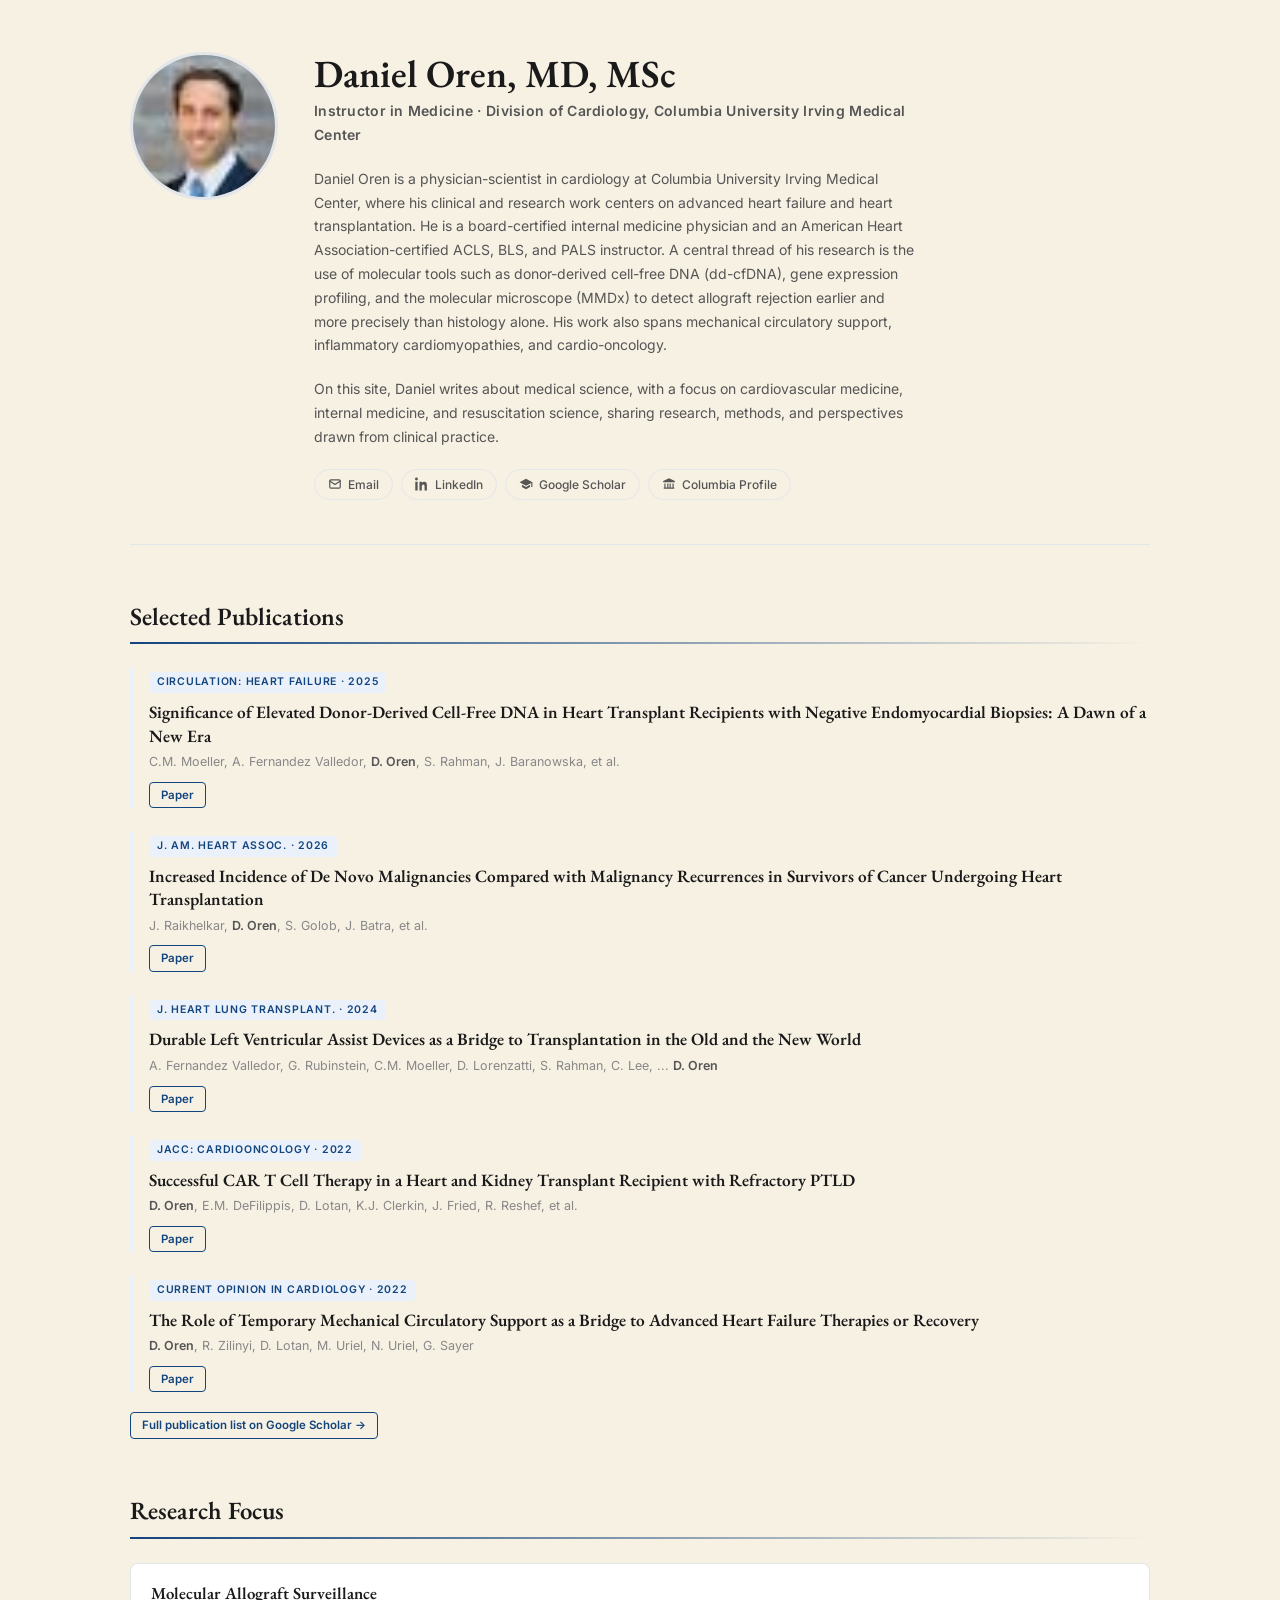
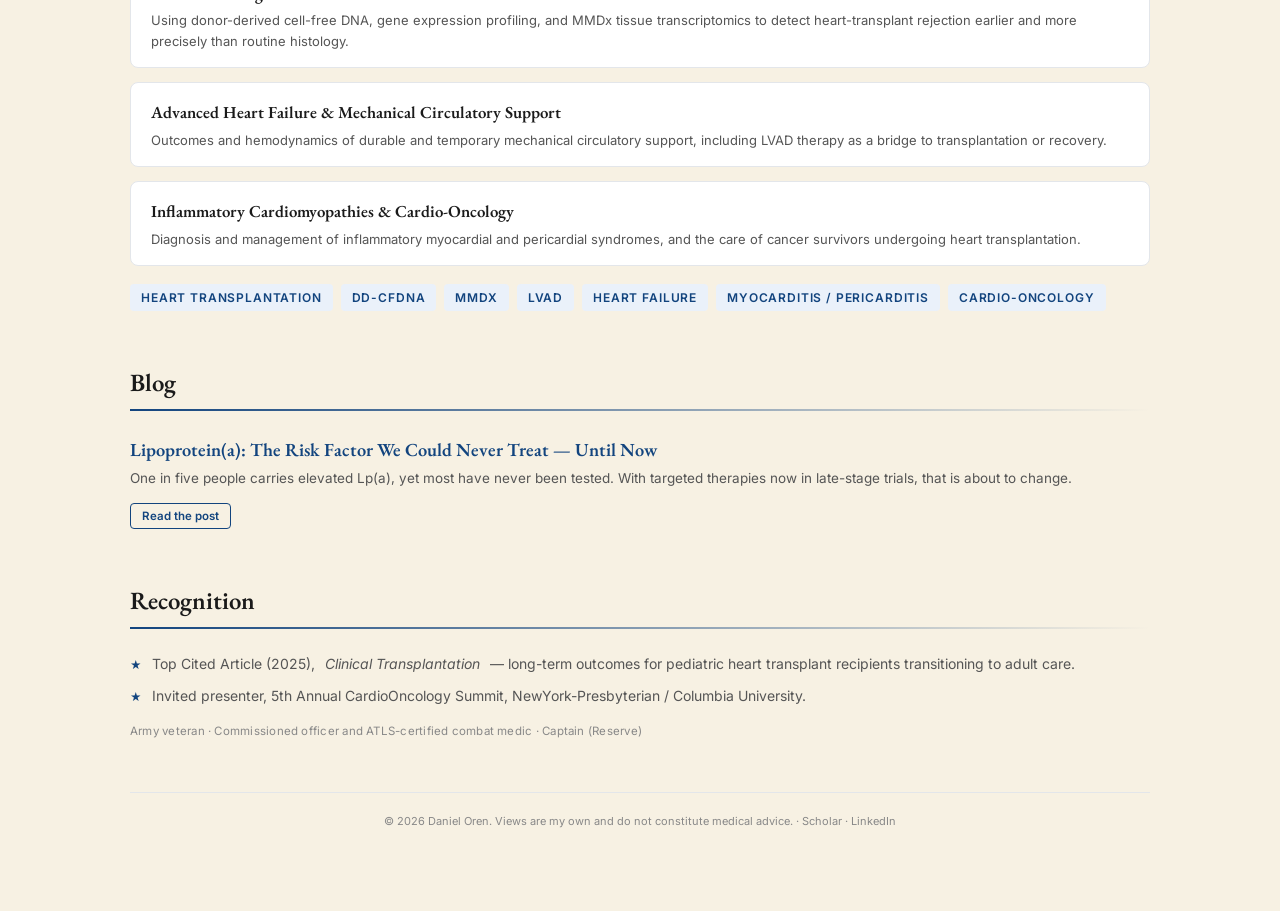
==== commit fafd0f6d: "Move military credentials to bottom under Recognition" ====
--- a/index.html
+++ b/index.html
@@ -68,7 +68,6 @@
           Columbia Profile
         </a>
       </div>
-      <p class="service-line">Army veteran &middot; Commissioned officer and ATLS-certified combat medic &middot; Captain (Reserve)</p>
     </div>
   </header>
 
@@ -181,6 +180,7 @@
       <li>Top Cited Article (2025), <em>Clinical Transplantation</em> &mdash; long-term outcomes for pediatric heart transplant recipients transitioning to adult care.</li>
       <li>Invited presenter, 5th Annual CardioOncology Summit, NewYork-Presbyterian / Columbia University.</li>
     </ul>
+    <p class="service-line">Army veteran &middot; Commissioned officer and ATLS-certified combat medic &middot; Captain (Reserve)</p>
   </section>
 
   <footer class="site-footer">
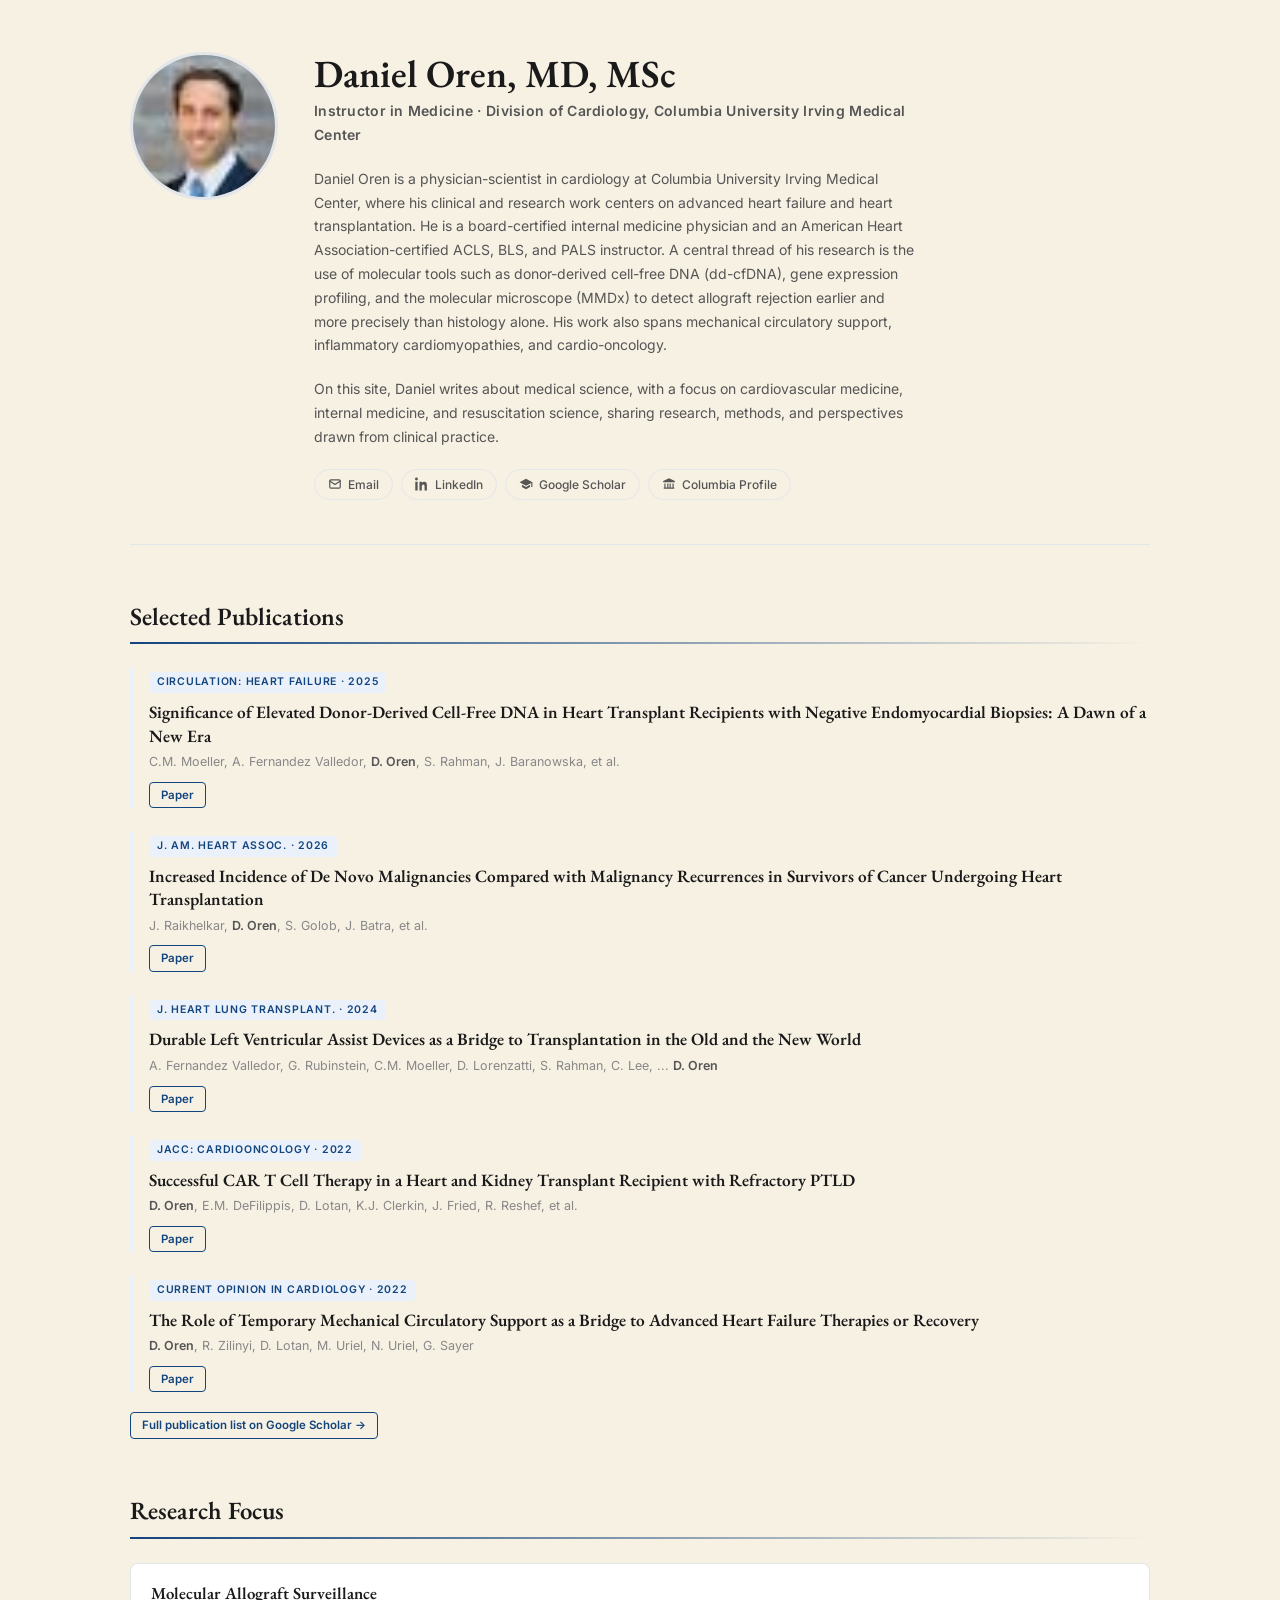
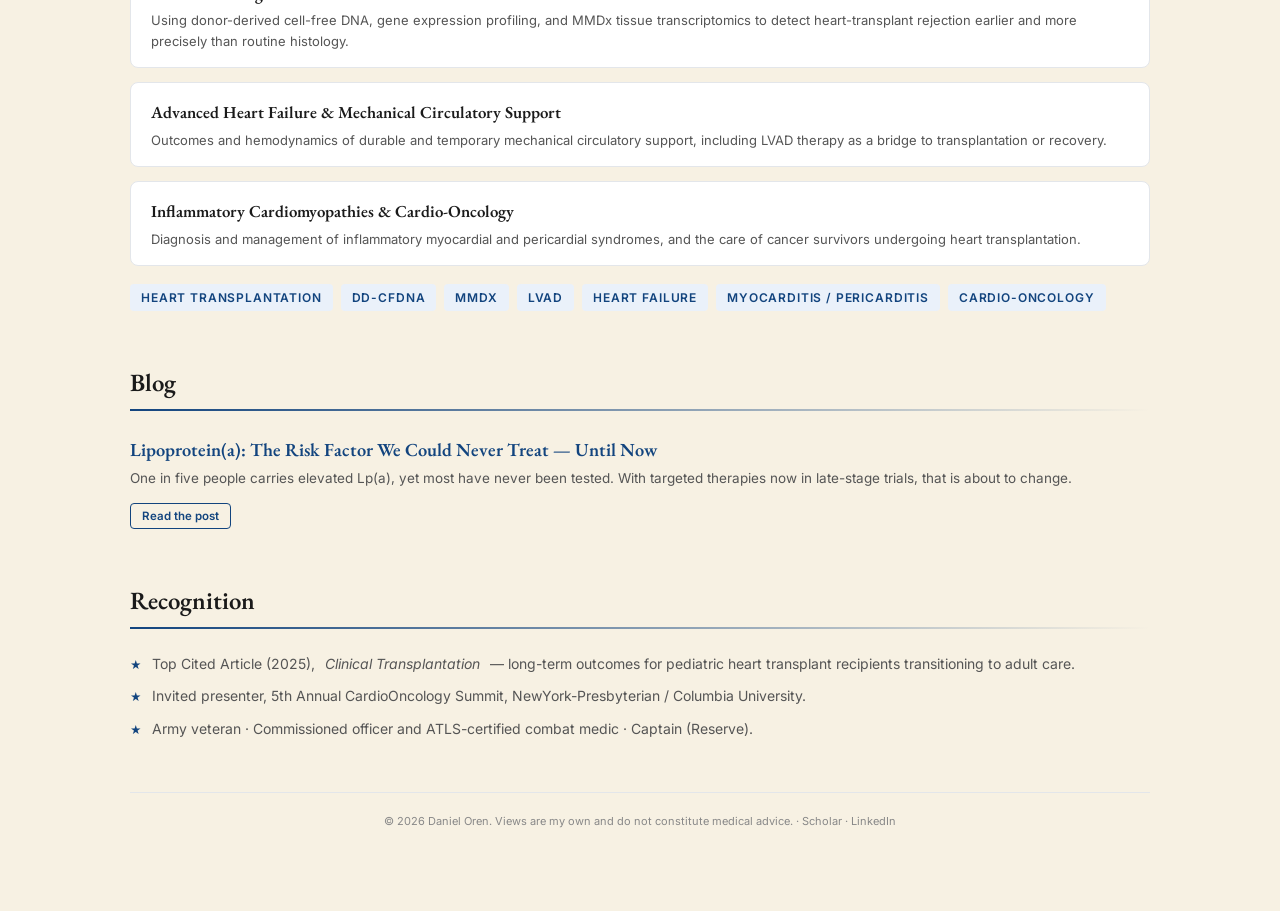
==== commit 02187644: "Style military credentials as a Recognition list item" ====
--- a/index.html
+++ b/index.html
@@ -179,8 +179,8 @@
     <ul class="awards-list">
       <li>Top Cited Article (2025), <em>Clinical Transplantation</em> &mdash; long-term outcomes for pediatric heart transplant recipients transitioning to adult care.</li>
       <li>Invited presenter, 5th Annual CardioOncology Summit, NewYork-Presbyterian / Columbia University.</li>
+      <li>Army veteran &middot; Commissioned officer and ATLS-certified combat medic &middot; Captain (Reserve).</li>
     </ul>
-    <p class="service-line">Army veteran &middot; Commissioned officer and ATLS-certified combat medic &middot; Captain (Reserve)</p>
   </section>
 
   <footer class="site-footer">
